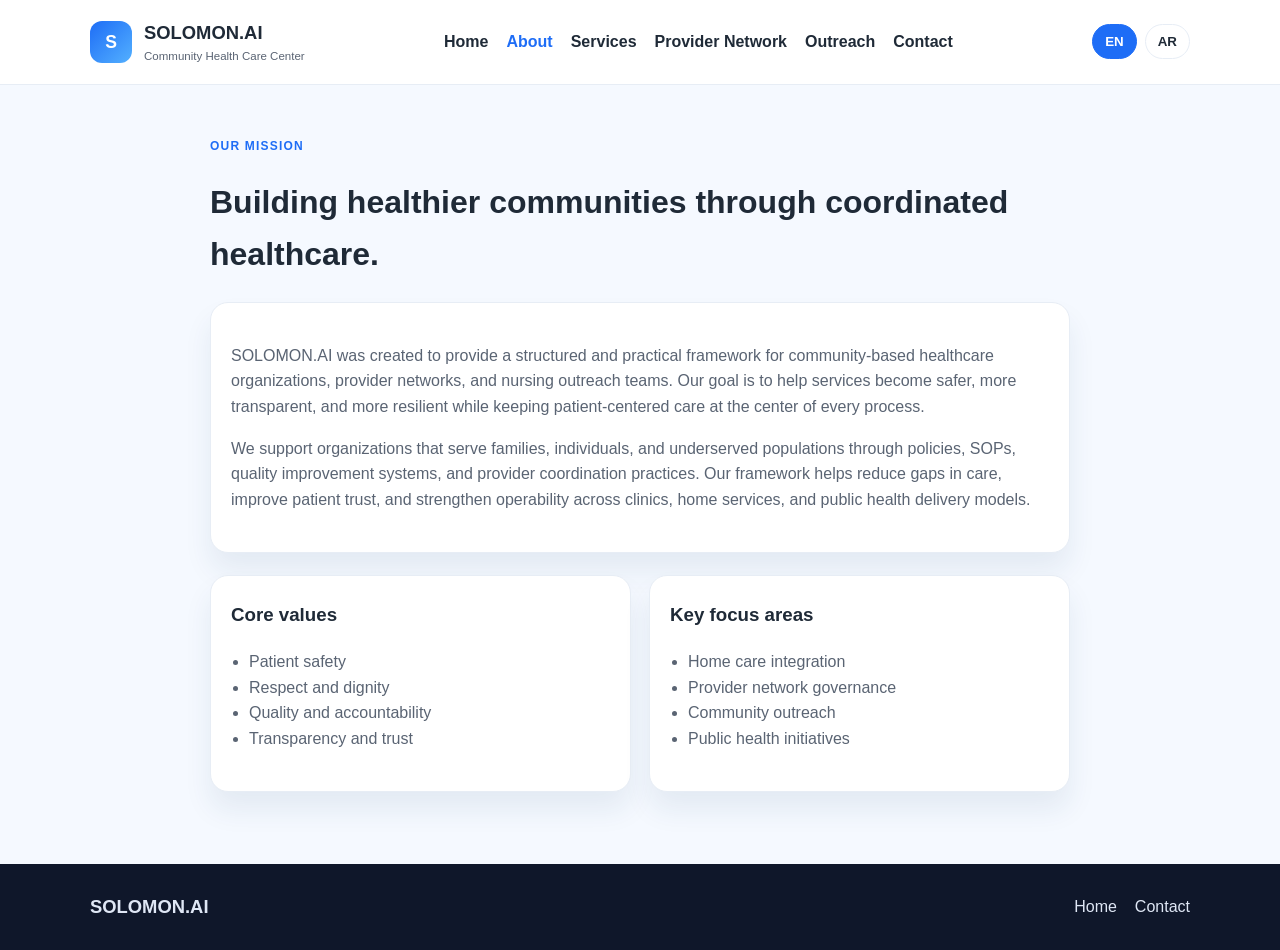
==== about.html @ 6246633e "Build a full bilingual healthcare website for SOLOMON.AI with home page, service pages, and navigati" ====
<!DOCTYPE html>
<html lang="en">
<head>
  <meta charset="UTF-8" />
  <meta name="viewport" content="width=device-width, initial-scale=1.0" />
  <title>About | SOLOMON.AI</title>
  <link rel="stylesheet" href="styles.css" />
</head>
<body>
  <header class="site-header">
    <div class="container nav-wrap">
      <div class="brand-block">
        <div class="brand-mark">S</div>
        <div>
          <div class="brand-name">SOLOMON.AI</div>
          <div class="brand-tag">Community Health Care Center</div>
        </div>
      </div>
      <nav class="main-nav">
        <a href="index.html">Home</a>
        <a href="about.html" class="active">About</a>
        <a href="services.html">Services</a>
        <a href="provider-network.html">Provider Network</a>
        <a href="outreach.html">Outreach</a>
        <a href="contact.html">Contact</a>
      </nav>
      <div class="lang-switcher">
        <button type="button" class="lang-btn active" data-lang="en">EN</button>
        <button type="button" class="lang-btn" data-lang="ar">AR</button>
      </div>
    </div>
  </header>

  <main class="page-main">
    <div class="container narrow-page">
      <div class="page-header en">
        <p class="section-tag">Our mission</p>
        <h1>Building healthier communities through coordinated healthcare.</h1>
      </div>
      <div class="page-header ar hidden">
        <p class="section-tag">مهمتنا</p>
        <h1>بناء مجتمعات أكثر صحة من خلال رعاية صحية منسقة.</h1>
      </div>

      <div class="content-card en">
        <p>SOLOMON.AI was created to provide a structured and practical framework for community-based healthcare organizations, provider networks, and nursing outreach teams. Our goal is to help services become safer, more transparent, and more resilient while keeping patient-centered care at the center of every process.</p>
        <p>We support organizations that serve families, individuals, and underserved populations through policies, SOPs, quality improvement systems, and provider coordination practices. Our framework helps reduce gaps in care, improve patient trust, and strengthen operability across clinics, home services, and public health delivery models.</p>
      </div>
      <div class="content-card ar hidden">
        <p>تم إنشاء SOLOMON.AI لتوفير إطار منظم وعملي لمؤسسات الرعاية الصحية المجتمعية، وشبكات مقدمي الخدمة، وفرق التمريض الميداني. هدفنا هو帮助 الخدمات أن تصبح أكثر أمانًا وشفافية وقدرة على الصمود مع الحفاظ على رعاية المريض في مركز كل عملية.</p>
        <p>نُدعم المنظمات التي تخدم الأسر والأفراد والفئات غير المخدومة من خلال السياسات، وإجراءات التشغيل، وأنظمة تحسين الجودة، وممارسات تنسيق المزودين. يساعد إطارنا على تقليل فجوات الرعاية، وتحسين ثقة المرضى، وتقوية التشغيل عبر العيادات، والخدمات المنزلية، ونماذج تقديم الصحة العامة.</p>
      </div>

      <div class="info-grid">
        <div class="mini-card en">
          <h3>Core values</h3>
          <ul>
            <li>Patient safety</li>
            <li>Respect and dignity</li>
            <li>Quality and accountability</li>
            <li>Transparency and trust</li>
          </ul>
        </div>
        <div class="mini-card ar hidden">
          <h3>القيم الأساسية</h3>
          <ul>
            <li>سلامة المريض</li>
            <li>الاحترام والكرامة</li>
            <li>الجودة والمساءلة</li>
            <li>الشفافية والثقة</li>
          </ul>
        </div>

        <div class="mini-card en">
          <h3>Key focus areas</h3>
          <ul>
            <li>Home care integration</li>
            <li>Provider network governance</li>
            <li>Community outreach</li>
            <li>Public health initiatives</li>
          </ul>
        </div>
        <div class="mini-card ar hidden">
          <h3>مجالات التركيز الرئيسية</h3>
          <ul>
            <li>تكامل الرعاية المنزلية</li>
            <li>حوكمة شبكة المزودين</li>
            <li>التوعية المجتمعية</li>
            <li>مبادرات الصحة العامة</li>
          </ul>
        </div>
      </div>
    </div>
  </main>

  <footer class="site-footer">
    <div class="container footer-wrap">
      <div><div class="brand-name">SOLOMON.AI</div></div>
      <div class="footer-links"><a href="index.html">Home</a><a href="contact.html">Contact</a></div>
    </div>
  </footer>

  <script src="script.js"></script>
</body>
</html>
---- styles.css ----
* {
  box-sizing: border-box;
}

:root {
  --primary: #1e6df6;
  --primary-dark: #0d4cb0;
  --accent: #53b0ff;
  --bg: #f5f9ff;
  --panel: #ffffff;
  --text: #1f2a37;
  --muted: #5a6473;
  --line: #e7edf5;
  --success: #1e9a68;
  --shadow: 0 18px 28px rgba(24, 58, 103, 0.08);
}

html { scroll-behavior: smooth; }
body {
  margin: 0;
  font-family: Arial, Helvetica, sans-serif;
  background: var(--bg);
  color: var(--text);
  line-height: 1.6;
}

a { color: var(--primary); text-decoration: none; }
a:hover { color: var(--primary-dark); }

.container {
  width: min(1100px, calc(100% - 32px));
  margin: 0 auto;
}

.site-header {
  background: rgba(255,255,255,0.94);
  border-bottom: 1px solid var(--line);
  position: sticky;
  top: 0;
  z-index: 20;
  backdrop-filter: blur(6px);
}

.nav-wrap {
  display: flex;
  align-items: center;
  justify-content: space-between;
  padding: 18px 0;
  gap: 18px;
  flex-wrap: wrap;
}

.brand-block {
  display: flex;
  align-items: center;
  gap: 12px;
}

.brand-mark {
  width: 42px;
  height: 42px;
  border-radius: 12px;
  background: linear-gradient(135deg, var(--primary), var(--accent));
  display: grid;
  place-items: center;
  color: white;
  font-weight: 700;
  font-size: 1.1rem;
}

.brand-name {
  font-weight: 700;
  font-size: 1.15rem;
}

.brand-tag {
  font-size: 0.72rem;
  color: var(--muted);
}

.main-nav {
  display: flex;
  align-items: center;
  gap: 18px;
  flex-wrap: wrap;
}

.main-nav a {
  color: var(--text);
  font-weight: 600;
}

.main-nav a.active,
.main-nav a:hover {
  color: var(--primary);
}

.lang-switcher {
  display: flex;
  gap: 8px;
}

.lang-btn {
  border: 1px solid var(--line);
  background: #fff;
  color: var(--text);
  padding: 9px 12px;
  border-radius: 999px;
  cursor: pointer;
  font-weight: 700;
}

.lang-btn.active {
  background: var(--primary);
  color: #fff;
  border-color: var(--primary);
}

.hero {
  padding: 72px 0 42px;
  background: linear-gradient(180deg, #fbfdff 0%, rgba(235,244,255,0.5) 100%);
}

.hero-grid {
  display: grid;
  grid-template-columns: 1.3fr 0.7fr;
  gap: 28px;
  align-items: center;
}

.eyebrow {
  font-size: 0.8rem;
  text-transform: uppercase;
  letter-spacing: 0.12em;
  color: var(--primary);
  font-weight: 700;
  margin-bottom: 10px;
}

.hero h1 {
  font-size: clamp(1.9rem, 4vw, 3.8rem);
  line-height: 1.08;
  margin: 0 0 18px;
}

.lead {
  font-size: 1.05rem;
  color: var(--muted);
  max-width: 620px;
}

.actions {
  display: flex;
  gap: 12px;
  flex-wrap: wrap;
  margin-top: 20px;
}

.btn {
  display: inline-block;
  border-radius: 10px;
  padding: 12px 18px;
  font-weight: 700;
  transition: 0.2s ease;
}

.btn.primary {
  background: var(--primary);
  color: #fff;
}

.btn.primary:hover { background: var(--primary-dark); color: #fff; }

.btn.secondary {
  background: #fff;
  color: var(--text);
  border: 1px solid var(--line);
}

.panel-box {
  background: var(--panel);
  border: 1px solid var(--line);
  border-radius: 20px;
  box-shadow: var(--shadow);
  padding: 30px 22px;
}

.metric {
  display: flex;
  align-items: center;
  justify-content: space-between;
  gap: 18px;
  padding: 18px 0;
  border-bottom: 1px solid var(--line);
}

.metric:last-child { border-bottom: none; }

.metric span {
  font-size: 1.8rem;
  font-weight: 800;
  color: var(--primary-dark);
}

.metric small {
  color: var(--muted);
  display: block;
}

.section {
  padding: 56px 0;
}

.alt-bg {
  background: #eef5ff;
}

.section-header {
  margin-bottom: 20px;
}

.section-tag {
  color: var(--primary);
  text-transform: uppercase;
  letter-spacing: 0.1em;
  font-size: 0.75rem;
  font-weight: 700;
  margin: 0 0 8px;
}

h2 {
  margin: 0;
  font-size: clamp(1.7rem, 3vw, 2.6rem);
}

h3 { margin-top: 0; }

.three-grid {
  display: grid;
  grid-template-columns: repeat(3, minmax(0, 1fr));
  gap: 20px;
}

.info-card,
.content-card,
.mini-card {
  background: var(--panel);
  border: 1px solid var(--line);
  border-radius: 18px;
  box-shadow: var(--shadow);
  padding: 24px 20px;
}

.info-card p,
.content-card p,
.mini-card li,
.bullet-list li,
.check-list li {
  color: var(--muted);
}

.two-column {
  display: grid;
  grid-template-columns: 1.1fr 0.9fr;
  gap: 24px;
  align-items: center;
}

.check-list,
.bullet-list {
  margin: 16px 0 0;
  padding-left: 20px;
}

.pill-row {
  display: flex;
  flex-wrap: wrap;
  gap: 12px;
  margin-top: 16px;
}

.pill-row span {
  background: #edf5ff;
  border-radius: 999px;
  padding: 8px 12px;
  color: var(--primary-dark);
  font-weight: 700;
}

.mini-label {
  font-size: 0.7rem;
  color: var(--primary);
  text-transform: uppercase;
  letter-spacing: 0.12em;
  font-weight: 700;
}

.large {
  min-height: 220px;
}

.site-footer {
  background: #0f172a;
  color: #dfe7f5;
  padding: 28px 0;
}

.footer-wrap {
  display: flex;
  align-items: center;
  justify-content: space-between;
  gap: 18px;
  flex-wrap: wrap;
}

.footer-links {
  display: flex;
  gap: 18px;
  flex-wrap: wrap;
}

.footer-links a { color: #dfe7f5; }

.page-main {
  padding: 52px 0 72px;
}

.narrow-page {
  max-width: 860px;
}

.page-header {
  margin-bottom: 22px;
}

.info-grid {
  display: grid;
  grid-template-columns: repeat(2, minmax(0,1fr));
  gap: 18px;
  margin-top: 22px;
}

.mini-card ul { padding-left: 18px; }

.hidden { display: none !important; }

@media (max-width: 900px) {
  .hero-grid,
  .two-column,
  .three-grid,
  .info-grid {
    grid-template-columns: 1fr;
  }

  .main-nav {
    width: 100%;
    justify-content: center;
  }
}
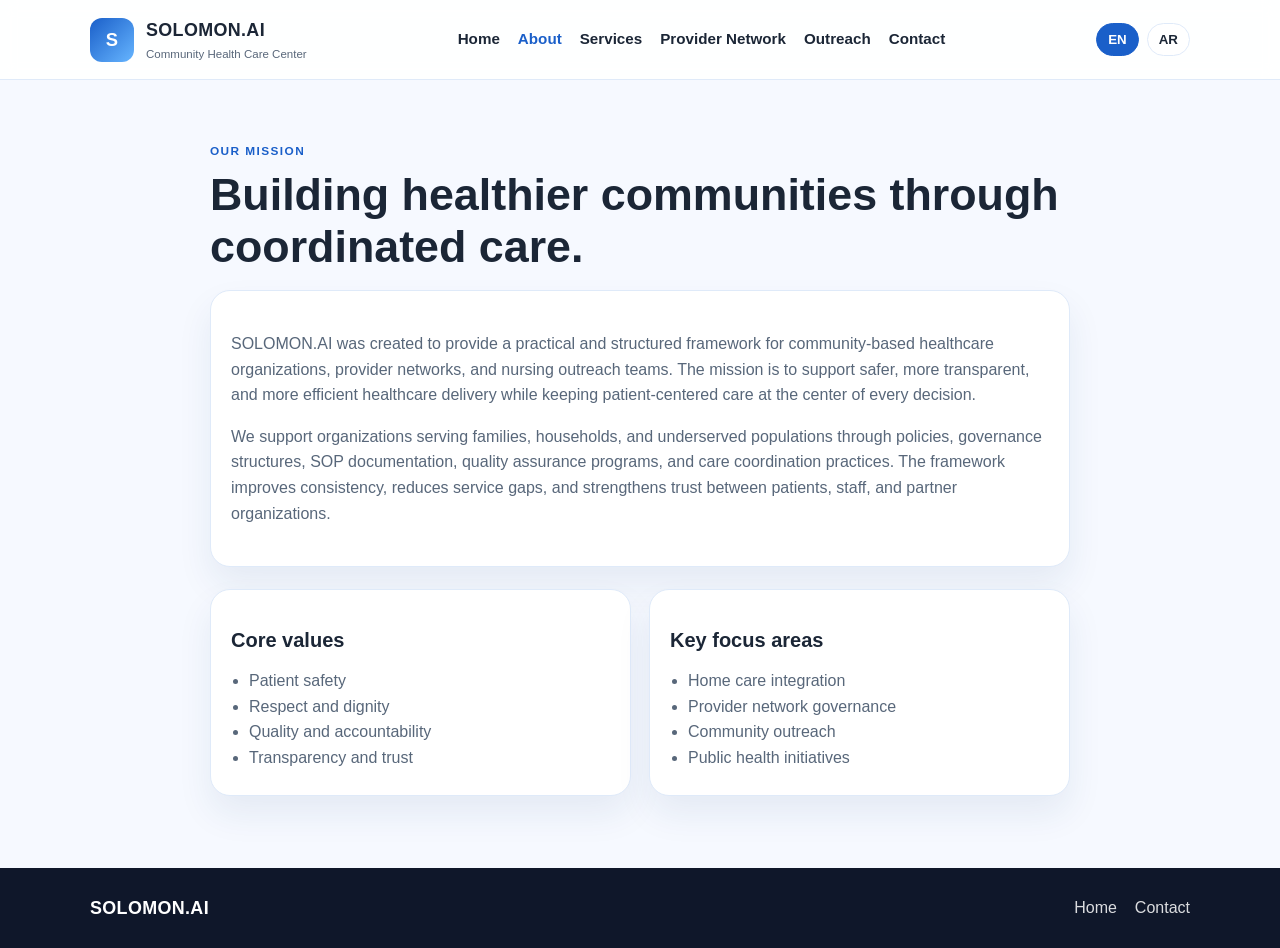
==== commit 54f99b49: "Upgrade SOLOMON.AI website to a more professional bilingual healthcare design." ====
--- a/about.html
+++ b/about.html
@@ -1,105 +1,114 @@
 <!DOCTYPE html>
 <html lang="en">
-<head>
-  <meta charset="UTF-8" />
-  <meta name="viewport" content="width=device-width, initial-scale=1.0" />
-  <title>About | SOLOMON.AI</title>
-  <link rel="stylesheet" href="styles.css" />
-</head>
-<body>
-  <header class="site-header">
-    <div class="container nav-wrap">
-      <div class="brand-block">
-        <div class="brand-mark">S</div>
+  <head>
+    <meta charset="UTF-8" />
+    <meta name="viewport" content="width=device-width, initial-scale=1.0" />
+    <title>About | SOLOMON.AI</title>
+    <meta name="description" content="About SOLOMON.AI and the healthcare mission behind our provider network and community-centered care model." />
+    <link rel="stylesheet" href="styles.css" />
+  </head>
+  <body>
+    <header class="site-header">
+      <div class="container nav-wrap">
+        <a href="index.html" class="brand" aria-label="SOLOMON.AI home">
+          <span class="brand-mark">S</span>
+          <span>
+            <span class="brand-name">SOLOMON.AI</span>
+            <span class="brand-tag">Community Health Care Center</span>
+          </span>
+        </a>
+
+        <nav class="main-nav" aria-label="Main navigation">
+          <a href="index.html">Home</a>
+          <a href="about.html" class="active">About</a>
+          <a href="services.html">Services</a>
+          <a href="provider-network.html">Provider Network</a>
+          <a href="outreach.html">Outreach</a>
+          <a href="contact.html">Contact</a>
+        </nav>
+
+        <div class="lang-switcher" aria-label="Language switcher">
+          <button class="lang-btn active" data-lang="en">EN</button>
+          <button class="lang-btn" data-lang="ar">AR</button>
+        </div>
+      </div>
+    </header>
+
+    <main class="page-main">
+      <div class="container narrow-page">
+        <div class="section-head page-top en">
+          <p>Our mission</p>
+          <h1>Building healthier communities through coordinated care.</h1>
+        </div>
+        <div class="section-head page-top ar hidden">
+          <p>مهمتنا</p>
+          <h1>بناء مجتمعات أكثر صحة من خلال رعاية منسقة.</h1>
+        </div>
+
+        <div class="content-card en">
+          <p>SOLOMON.AI was created to provide a practical and structured framework for community-based healthcare organizations, provider networks, and nursing outreach teams. The mission is to support safer, more transparent, and more efficient healthcare delivery while keeping patient-centered care at the center of every decision.</p>
+          <p>We support organizations serving families, households, and underserved populations through policies, governance structures, SOP documentation, quality assurance programs, and care coordination practices. The framework improves consistency, reduces service gaps, and strengthens trust between patients, staff, and partner organizations.</p>
+        </div>
+
+        <div class="content-card ar hidden">
+          <p>تم إنشاء SOLOMON.AI لتوفير إطار عملي ومنظم لمؤسسات الرعاية الصحية المجتمعية، وشبكات مقدمي الخدمة، وفرق التمريض الميداني. تتمثل المهمة في دعم رعاية صحية أكثر أمانًا وشفافية وكفاءة مع الحفاظ على رعاية المريض في مركز كل قرار.</p>
+          <p>نُدعم المنظمات التي تخدم الأسر والأفراد والفئات غير المخدومة من خلال السياسات، وهياكل الحوكمة، وتوثيق إجراءات التشغيل، وبرامج ضمان الجودة، وممارسات تنسيق الرعاية. يساعد هذا الإطار على تحسين الاتساق وتقليل فجوات الخدمة وتعزيز الثقة بين المرضى والموظفين والمنظمات الشريكة.</p>
+        </div>
+
+        <div class="info-grid">
+          <div class="mini-card en">
+            <h3>Core values</h3>
+            <ul>
+              <li>Patient safety</li>
+              <li>Respect and dignity</li>
+              <li>Quality and accountability</li>
+              <li>Transparency and trust</li>
+            </ul>
+          </div>
+          <div class="mini-card ar hidden">
+            <h3>القيم الأساسية</h3>
+            <ul>
+              <li>سلامة المريض</li>
+              <li>الاحترام والكرامة</li>
+              <li>الجودة والمساءلة</li>
+              <li>الشفافية والثقة</li>
+            </ul>
+          </div>
+
+          <div class="mini-card en">
+            <h3>Key focus areas</h3>
+            <ul>
+              <li>Home care integration</li>
+              <li>Provider network governance</li>
+              <li>Community outreach</li>
+              <li>Public health initiatives</li>
+            </ul>
+          </div>
+          <div class="mini-card ar hidden">
+            <h3>مجالات التركيز الرئيسية</h3>
+            <ul>
+              <li>تكامل الرعاية المنزلية</li>
+              <li>حوكمة شبكة المزودين</li>
+              <li>التوعية المجتمعية</li>
+              <li>مبادرات الصحة العامة</li>
+            </ul>
+          </div>
+        </div>
+      </div>
+    </main>
+
+    <footer class="site-footer">
+      <div class="container footer-wrap">
         <div>
           <div class="brand-name">SOLOMON.AI</div>
-          <div class="brand-tag">Community Health Care Center</div>
+        </div>
+        <div class="footer-links">
+          <a href="index.html">Home</a>
+          <a href="contact.html">Contact</a>
         </div>
       </div>
-      <nav class="main-nav">
-        <a href="index.html">Home</a>
-        <a href="about.html" class="active">About</a>
-        <a href="services.html">Services</a>
-        <a href="provider-network.html">Provider Network</a>
-        <a href="outreach.html">Outreach</a>
-        <a href="contact.html">Contact</a>
-      </nav>
-      <div class="lang-switcher">
-        <button type="button" class="lang-btn active" data-lang="en">EN</button>
-        <button type="button" class="lang-btn" data-lang="ar">AR</button>
-      </div>
-    </div>
-  </header>
+    </footer>
 
-  <main class="page-main">
-    <div class="container narrow-page">
-      <div class="page-header en">
-        <p class="section-tag">Our mission</p>
-        <h1>Building healthier communities through coordinated healthcare.</h1>
-      </div>
-      <div class="page-header ar hidden">
-        <p class="section-tag">مهمتنا</p>
-        <h1>بناء مجتمعات أكثر صحة من خلال رعاية صحية منسقة.</h1>
-      </div>
-
-      <div class="content-card en">
-        <p>SOLOMON.AI was created to provide a structured and practical framework for community-based healthcare organizations, provider networks, and nursing outreach teams. Our goal is to help services become safer, more transparent, and more resilient while keeping patient-centered care at the center of every process.</p>
-        <p>We support organizations that serve families, individuals, and underserved populations through policies, SOPs, quality improvement systems, and provider coordination practices. Our framework helps reduce gaps in care, improve patient trust, and strengthen operability across clinics, home services, and public health delivery models.</p>
-      </div>
-      <div class="content-card ar hidden">
-        <p>تم إنشاء SOLOMON.AI لتوفير إطار منظم وعملي لمؤسسات الرعاية الصحية المجتمعية، وشبكات مقدمي الخدمة، وفرق التمريض الميداني. هدفنا هو帮助 الخدمات أن تصبح أكثر أمانًا وشفافية وقدرة على الصمود مع الحفاظ على رعاية المريض في مركز كل عملية.</p>
-        <p>نُدعم المنظمات التي تخدم الأسر والأفراد والفئات غير المخدومة من خلال السياسات، وإجراءات التشغيل، وأنظمة تحسين الجودة، وممارسات تنسيق المزودين. يساعد إطارنا على تقليل فجوات الرعاية، وتحسين ثقة المرضى، وتقوية التشغيل عبر العيادات، والخدمات المنزلية، ونماذج تقديم الصحة العامة.</p>
-      </div>
-
-      <div class="info-grid">
-        <div class="mini-card en">
-          <h3>Core values</h3>
-          <ul>
-            <li>Patient safety</li>
-            <li>Respect and dignity</li>
-            <li>Quality and accountability</li>
-            <li>Transparency and trust</li>
-          </ul>
-        </div>
-        <div class="mini-card ar hidden">
-          <h3>القيم الأساسية</h3>
-          <ul>
-            <li>سلامة المريض</li>
-            <li>الاحترام والكرامة</li>
-            <li>الجودة والمساءلة</li>
-            <li>الشفافية والثقة</li>
-          </ul>
-        </div>
-
-        <div class="mini-card en">
-          <h3>Key focus areas</h3>
-          <ul>
-            <li>Home care integration</li>
-            <li>Provider network governance</li>
-            <li>Community outreach</li>
-            <li>Public health initiatives</li>
-          </ul>
-        </div>
-        <div class="mini-card ar hidden">
-          <h3>مجالات التركيز الرئيسية</h3>
-          <ul>
-            <li>تكامل الرعاية المنزلية</li>
-            <li>حوكمة شبكة المزودين</li>
-            <li>التوعية المجتمعية</li>
-            <li>مبادرات الصحة العامة</li>
-          </ul>
-        </div>
-      </div>
-    </div>
-  </main>
-
-  <footer class="site-footer">
-    <div class="container footer-wrap">
-      <div><div class="brand-name">SOLOMON.AI</div></div>
-      <div class="footer-links"><a href="index.html">Home</a><a href="contact.html">Contact</a></div>
-    </div>
-  </footer>
-
-  <script src="script.js"></script>
-</body>
+    <script src="script.js"></script>
+  </body>
 </html>
--- a/styles.css
+++ b/styles.css
@@ -3,77 +3,95 @@
 }
 
 :root {
-  --primary: #1e6df6;
-  --primary-dark: #0d4cb0;
-  --accent: #53b0ff;
-  --bg: #f5f9ff;
+  --primary: #1a5fc9;
+  --primary-dark: #0c3d8a;
+  --sky: #eaf4ff;
+  --bg: #f6f9ff;
   --panel: #ffffff;
-  --text: #1f2a37;
-  --muted: #5a6473;
-  --line: #e7edf5;
-  --success: #1e9a68;
-  --shadow: 0 18px 28px rgba(24, 58, 103, 0.08);
-}
-
-html { scroll-behavior: smooth; }
+  --line: #dfeaf9;
+  --text: #1b2636;
+  --muted: #58677a;
+  --shadow: 0 18px 35px rgba(31, 60, 110, 0.08);
+}
+
+html {
+  scroll-behavior: smooth;
+}
+
 body {
   margin: 0;
-  font-family: Arial, Helvetica, sans-serif;
   background: var(--bg);
   color: var(--text);
+  font-family: Arial, Helvetica, sans-serif;
   line-height: 1.6;
 }
 
-a { color: var(--primary); text-decoration: none; }
-a:hover { color: var(--primary-dark); }
+a {
+  color: var(--primary);
+  text-decoration: none;
+}
+
+a:hover {
+  color: var(--primary-dark);
+}
+
+img {
+  max-width: 100%;
+  display: block;
+}
 
 .container {
-  width: min(1100px, calc(100% - 32px));
+  width: min(1100px, calc(100% - 36px));
   margin: 0 auto;
 }
 
 .site-header {
-  background: rgba(255,255,255,0.94);
-  border-bottom: 1px solid var(--line);
   position: sticky;
   top: 0;
-  z-index: 20;
-  backdrop-filter: blur(6px);
+  z-index: 30;
+  background: rgba(255, 255, 255, 0.9);
+  backdrop-filter: blur(8px);
+  border-bottom: 1px solid var(--line);
 }
 
 .nav-wrap {
   display: flex;
   align-items: center;
   justify-content: space-between;
-  padding: 18px 0;
   gap: 18px;
-  flex-wrap: wrap;
-}
-
-.brand-block {
+  padding: 16px 0;
+  flex-wrap: wrap;
+}
+
+.brand {
   display: flex;
   align-items: center;
   gap: 12px;
+  text-decoration: none;
+  color: var(--text);
 }
 
 .brand-mark {
-  width: 42px;
-  height: 42px;
+  width: 44px;
+  height: 44px;
   border-radius: 12px;
-  background: linear-gradient(135deg, var(--primary), var(--accent));
+  background: linear-gradient(135deg, var(--primary), #66b5ff);
   display: grid;
   place-items: center;
   color: white;
-  font-weight: 700;
-  font-size: 1.1rem;
+  font-weight: 800;
+  font-size: 1.15rem;
 }
 
 .brand-name {
-  font-weight: 700;
-  font-size: 1.15rem;
+  display: block;
+  font-weight: 800;
+  font-size: 1.12rem;
+  letter-spacing: 0.02em;
 }
 
 .brand-tag {
+  display: block;
   font-size: 0.72rem;
   color: var(--muted);
 }
@@ -87,7 +105,8 @@
 
 .main-nav a {
   color: var(--text);
-  font-weight: 600;
+  font-weight: 700;
+  font-size: 0.95rem;
 }
 
 .main-nav a.active,
@@ -101,55 +120,61 @@
 }
 
 .lang-btn {
+  border-radius: 999px;
   border: 1px solid var(--line);
-  background: #fff;
+  background: white;
   color: var(--text);
-  padding: 9px 12px;
-  border-radius: 999px;
+  padding: 8px 11px;
+  font-weight: 700;
   cursor: pointer;
-  font-weight: 700;
 }
 
 .lang-btn.active {
   background: var(--primary);
-  color: #fff;
+  color: white;
   border-color: var(--primary);
 }
 
 .hero {
-  padding: 72px 0 42px;
-  background: linear-gradient(180deg, #fbfdff 0%, rgba(235,244,255,0.5) 100%);
+  background: linear-gradient(180deg, rgba(234, 244, 255, 0.7), rgba(255,255,255,0));
+  padding: 72px 0 50px;
 }
 
 .hero-grid {
   display: grid;
-  grid-template-columns: 1.3fr 0.7fr;
+  grid-template-columns: 1.4fr 0.8fr;
+  align-items: center;
   gap: 28px;
-  align-items: center;
 }
 
 .eyebrow {
-  font-size: 0.8rem;
+  display: inline-block;
+  color: var(--primary);
+  background: rgba(26, 95, 201, 0.08);
+  border: 1px solid rgba(26, 95, 201, 0.12);
+  border-radius: 999px;
+  padding: 7px 12px;
+  font-size: 0.72rem;
+  letter-spacing: 0.12em;
   text-transform: uppercase;
-  letter-spacing: 0.12em;
-  color: var(--primary);
-  font-weight: 700;
-  margin-bottom: 10px;
+  font-weight: 800;
+  margin-bottom: 12px;
 }
 
 .hero h1 {
-  font-size: clamp(1.9rem, 4vw, 3.8rem);
+  font-size: clamp(2.1rem, 5vw, 4rem);
   line-height: 1.08;
-  margin: 0 0 18px;
+  margin: 0 0 14px;
 }
 
 .lead {
-  font-size: 1.05rem;
+  max-width: 620px;
+  font-size: 1.06rem;
   color: var(--muted);
-  max-width: 620px;
-}
-
-.actions {
+  margin: 0;
+}
+
+.cta-group {
   display: flex;
   gap: 12px;
   flex-wrap: wrap;
@@ -158,100 +183,115 @@
 
 .btn {
   display: inline-block;
+  padding: 12px 18px;
   border-radius: 10px;
-  padding: 12px 18px;
   font-weight: 700;
   transition: 0.2s ease;
 }
 
-.btn.primary {
+.btn-primary {
   background: var(--primary);
-  color: #fff;
-}
-
-.btn.primary:hover { background: var(--primary-dark); color: #fff; }
-
-.btn.secondary {
-  background: #fff;
+  color: white;
+}
+
+.btn-primary:hover {
+  background: var(--primary-dark);
+  color: white;
+}
+
+.btn-secondary {
+  background: white;
+  border: 1px solid var(--line);
   color: var(--text);
+}
+
+.panel-card {
+  background: var(--panel);
   border: 1px solid var(--line);
-}
-
-.panel-box {
+  border-radius: 24px;
+  box-shadow: var(--shadow);
+  padding: 30px 24px;
+}
+
+.stat-row {
+  display: grid;
+  grid-template-columns: repeat(2, minmax(0,1fr));
+  gap: 18px;
+  padding: 14px 0;
+  border-bottom: 1px solid var(--line);
+}
+
+.stat-row:last-child {
+  border-bottom: none;
+}
+
+.big-number {
+  font-size: clamp(1.7rem, 3vw, 2.6rem);
+  font-weight: 800;
+  color: var(--primary-dark);
+  line-height: 1;
+}
+
+.stat-row small {
+  display: block;
+  color: var(--muted);
+  margin-top: 4px;
+}
+
+.section {
+  padding: 70px 0;
+}
+
+.section-alt {
+  background: #edf5ff;
+}
+
+.section-head {
+  margin-bottom: 22px;
+}
+
+.section-head p {
+  margin: 0 0 8px;
+  color: var(--primary);
+  font-weight: 800;
+  letter-spacing: 0.12em;
+  text-transform: uppercase;
+  font-size: 0.74rem;
+}
+
+.section-head h2,
+.page-top h1 {
+  margin: 0;
+  line-height: 1.15;
+  font-size: clamp(2rem, 4vw, 2.8rem);
+}
+
+.card-grid {
+  display: grid;
+  gap: 20px;
+}
+
+.three-up {
+  grid-template-columns: repeat(3, minmax(0, 1fr));
+}
+
+.feature-card,
+.content-card,
+.mini-card {
   background: var(--panel);
   border: 1px solid var(--line);
   border-radius: 20px;
   box-shadow: var(--shadow);
-  padding: 30px 22px;
-}
-
-.metric {
-  display: flex;
-  align-items: center;
-  justify-content: space-between;
-  gap: 18px;
-  padding: 18px 0;
-  border-bottom: 1px solid var(--line);
-}
-
-.metric:last-child { border-bottom: none; }
-
-.metric span {
-  font-size: 1.8rem;
-  font-weight: 800;
-  color: var(--primary-dark);
-}
-
-.metric small {
-  color: var(--muted);
-  display: block;
-}
-
-.section {
-  padding: 56px 0;
-}
-
-.alt-bg {
-  background: #eef5ff;
-}
-
-.section-header {
-  margin-bottom: 20px;
-}
-
-.section-tag {
-  color: var(--primary);
-  text-transform: uppercase;
-  letter-spacing: 0.1em;
-  font-size: 0.75rem;
-  font-weight: 700;
-  margin: 0 0 8px;
-}
-
-h2 {
-  margin: 0;
-  font-size: clamp(1.7rem, 3vw, 2.6rem);
-}
-
-h3 { margin-top: 0; }
-
-.three-grid {
-  display: grid;
-  grid-template-columns: repeat(3, minmax(0, 1fr));
-  gap: 20px;
-}
-
-.info-card,
-.content-card,
-.mini-card {
-  background: var(--panel);
-  border: 1px solid var(--line);
-  border-radius: 18px;
-  box-shadow: var(--shadow);
   padding: 24px 20px;
 }
 
-.info-card p,
+.feature-card h3,
+.mini-card h3 {
+  margin: 10px 0 12px;
+  font-size: 1.25rem;
+}
+
+.feature-card p,
 .content-card p,
 .mini-card li,
 .bullet-list li,
@@ -259,6 +299,17 @@
   color: var(--muted);
 }
 
+.feature-icon {
+  width: 44px;
+  height: 44px;
+  border-radius: 12px;
+  display: grid;
+  place-items: center;
+  color: var(--primary-dark);
+  background: rgba(26, 95, 201, 0.08);
+  font-weight: 800;
+}
+
 .two-column {
   display: grid;
   grid-template-columns: 1.1fr 0.9fr;
@@ -268,92 +319,100 @@
 
 .check-list,
 .bullet-list {
-  margin: 16px 0 0;
+  margin: 18px 0 0;
   padding-left: 20px;
 }
 
-.pill-row {
-  display: flex;
-  flex-wrap: wrap;
-  gap: 12px;
+.check-list li,
+.bullet-list li {
+  margin-bottom: 10px;
+}
+
+.mini-label {
+  color: var(--primary);
+  font-size: 0.7rem;
+  text-transform: uppercase;
+  letter-spacing: 0.12em;
+  font-weight: 800;
+}
+
+.tag-group {
+  display: flex;
+  flex-wrap: wrap;
+  gap: 10px;
   margin-top: 16px;
 }
 
-.pill-row span {
-  background: #edf5ff;
+.tag-group span {
+  padding: 8px 12px;
   border-radius: 999px;
-  padding: 8px 12px;
+  background: #ebf5ff;
   color: var(--primary-dark);
   font-weight: 700;
 }
 
-.mini-label {
-  font-size: 0.7rem;
-  color: var(--primary);
-  text-transform: uppercase;
-  letter-spacing: 0.12em;
-  font-weight: 700;
-}
-
-.large {
-  min-height: 220px;
-}
-
 .site-footer {
   background: #0f172a;
-  color: #dfe7f5;
-  padding: 28px 0;
+  color: white;
+  padding: 26px 0;
 }
 
 .footer-wrap {
   display: flex;
   align-items: center;
   justify-content: space-between;
+  gap: 16px;
+  flex-wrap: wrap;
+}
+
+.footer-links {
+  display: flex;
   gap: 18px;
   flex-wrap: wrap;
 }
 
-.footer-links {
-  display: flex;
-  gap: 18px;
-  flex-wrap: wrap;
-}
-
-.footer-links a { color: #dfe7f5; }
+.footer-links a {
+  color: white;
+  opacity: 0.85;
+}
 
 .page-main {
-  padding: 52px 0 72px;
+  padding: 62px 0 72px;
 }
 
 .narrow-page {
   max-width: 860px;
 }
 
-.page-header {
-  margin-bottom: 22px;
+.page-top {
+  margin-bottom: 18px;
 }
 
 .info-grid {
   display: grid;
-  grid-template-columns: repeat(2, minmax(0,1fr));
+  grid-template-columns: repeat(2, minmax(0, 1fr));
   gap: 18px;
   margin-top: 22px;
 }
 
-.mini-card ul { padding-left: 18px; }
-
-.hidden { display: none !important; }
+.mini-card ul {
+  margin: 0;
+  padding-left: 18px;
+}
+
+.hidden {
+  display: none !important;
+}
 
 @media (max-width: 900px) {
   .hero-grid,
+  .three-up,
   .two-column,
-  .three-grid,
   .info-grid {
     grid-template-columns: 1fr;
   }
 
-  .main-nav {
-    width: 100%;
+  .nav-wrap {
     justify-content: center;
   }
 }
